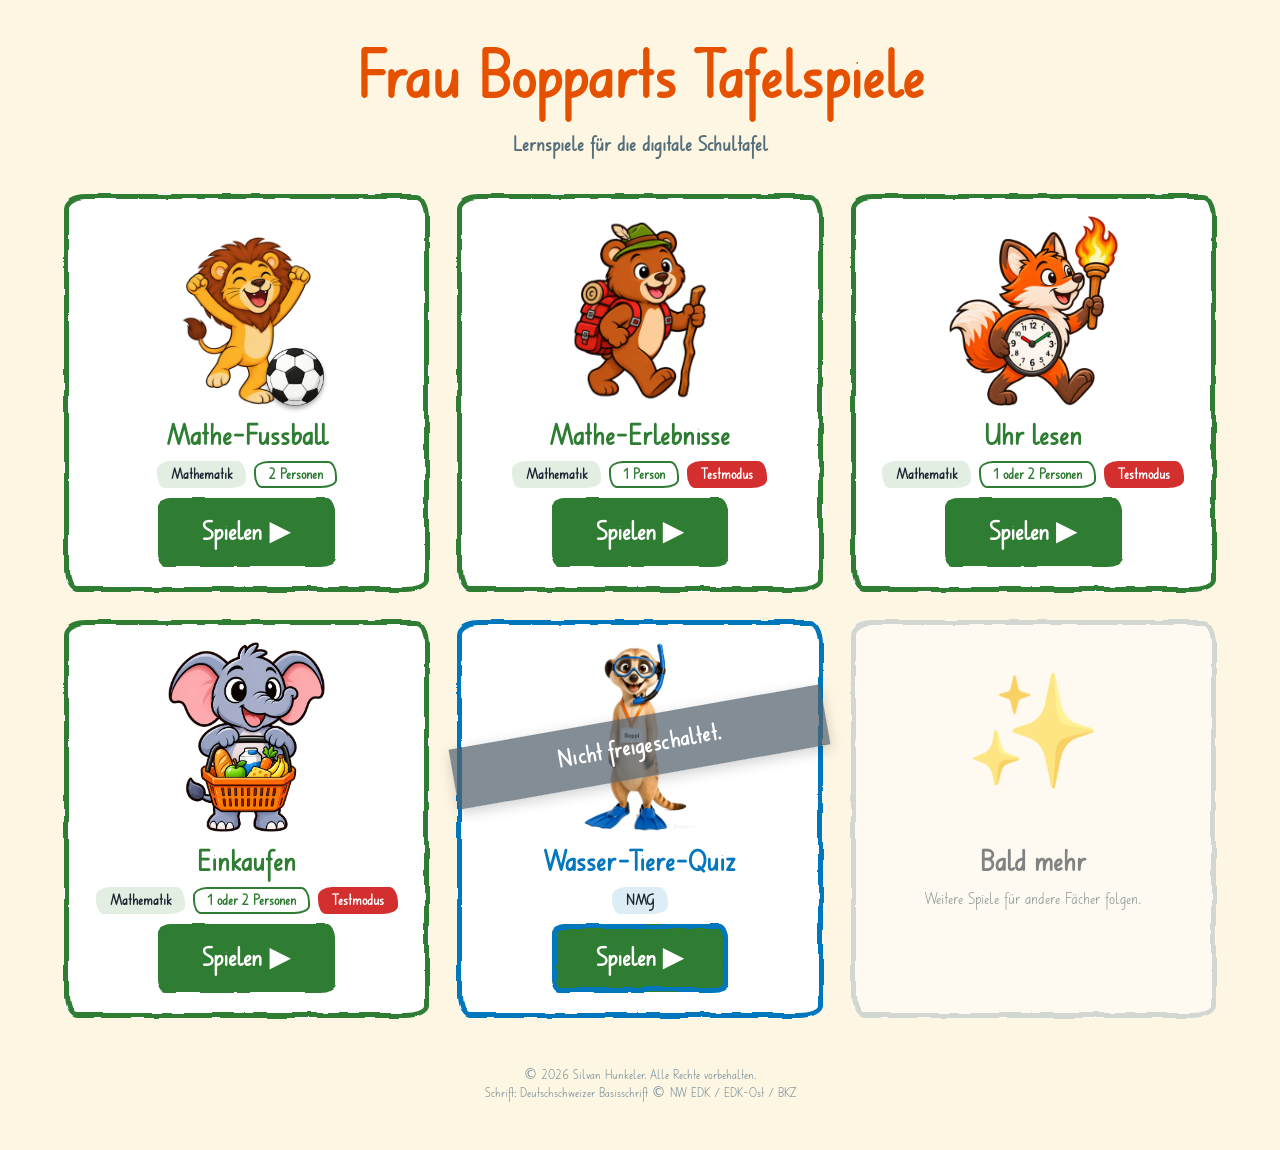
==== index.html @ 596beee9 "Wasser-Tiere-Quiz: Kachelbild strahlender Boppi mit Taucherausruestung, grauer Querbalken «Nicht fre" ====
<!doctype html>
<html lang="de">
<head>
  <meta charset="utf-8">
  <meta name="viewport" content="width=device-width, initial-scale=1">
  <title>Frau Bopparts Tafelspiele</title>
  <meta name="description" content="Lernspiele für die digitale Schultafel">
  <!-- Vorschau beim Teilen (WhatsApp, Teams, E-Mail …) -->
  <meta property="og:type" content="website">
  <meta property="og:title" content="Frau Bopparts Tafelspiele">
  <meta property="og:description" content="Lernspiele für die digitale Schultafel">
  <meta property="og:url" content="https://boppart.info/">
  <meta property="og:image" content="https://boppart.info/vorschau.jpg">
  <meta property="og:image:width" content="1200">
  <meta property="og:image:height" content="630">
  <meta name="twitter:card" content="summary_large_image">
  <link rel="icon" href="data:image/svg+xml,<svg xmlns='http://www.w3.org/2000/svg' viewBox='0 0 100 100'><text y='.9em' font-size='90'>🎲</text></svg>">
  <link rel="stylesheet" href="gemeinsam/filz.css">
  <style>
    body { background: #fdf6e3; min-height: 100%; }
    .seite { max-width: 1200px; margin: 0 auto; padding: 32px 24px 48px; }
    .kopf { text-align: center; margin-bottom: 36px; }
    .kopf h1 { margin: 0; font-size: clamp(40px, 6vw, 72px); font-weight: 900; color: #e65100; }
    .kopf p { margin: 8px 0 0; font-size: 22px; color: #546e7a; font-weight: 600; }

    .kacheln { display: grid; grid-template-columns: repeat(auto-fill, minmax(280px, 1fr)); gap: 28px; }
    .kachel {
      display: flex; flex-direction: column; align-items: center; text-align: center;
      background: #fff; padding: 22px 22px 26px; text-decoration: none; color: inherit;
      --filz-dicke: 5px; --filz-farbe: var(--farbe, var(--strich));
      transition: transform .15s;
    }
    .kachel:hover, .kachel:focus-visible { transform: rotate(-1.2deg) scale(1.03); outline: none; }
    .kachel:active { transform: scale(.98); }
    .kachel-bild { width: 190px; height: 190px; display: grid; place-items: center; position: relative; }
    .kachel-bild img { width: 100%; height: 100%; max-height: 190px; object-fit: contain; }
    /* kleines Zusatzbild vorne unten, z. B. der Ball vor dem Löwen */
    .kachel-bild img.vorne { position: absolute; width: 58px; height: 58px; right: 18px; bottom: 0; filter: drop-shadow(0 3px 2px rgba(0,0,0,.3)); }
    .kachel h2 { margin: 10px 0 4px; font-size: 32px; font-weight: 900; color: var(--farbe, #1d2733); }
    .hinweise { display: flex; flex-wrap: wrap; justify-content: center; gap: 8px; margin-bottom: 10px; }
    .fach { display: inline-block; padding: 4px 14px; border-radius: var(--wackel-klein); background: var(--farbe-hell, #eceff1); font-weight: 800; font-size: 16px; }
    .modus { background: #fff; border: 2px solid var(--farbe, #546e7a); color: var(--farbe, #546e7a); padding: 2px 12px; }
    .kachel p { margin: 0 0 18px; font-size: 18px; color: #455a64; line-height: 1.35; }
    .kachel .knopf { pointer-events: none; }
    .kachel.bald { opacity: .55; pointer-events: none; --filz-farbe: #b0bec5; }
    /* Spiel im Testmodus: normal anklickbar, mit rotem Hinweis «Testmodus» bei den Fächern */
    .test { background: #d32f2f; color: #fff; }
    .kachel.bald .kachel-bild { font-size: 110px; }
    /* Spiel noch nicht freigeschaltet: grauer, durchsichtiger Querbalken über die ganze Kachel (Spiel bleibt anklickbar) */
    .kachel { position: relative; }
    .sperre {
      position: absolute; left: -6px; right: -6px; top: 32%; z-index: 2;
      transform: translateY(-50%) rotate(-10deg);
      background: rgba(84, 98, 110, .72); color: #fff;
      padding: 14px 10px; font-size: 26px; font-weight: 900; letter-spacing: .02em;
      box-shadow: 0 4px 14px rgba(0,0,0,.18); pointer-events: none;
    }
    footer { margin-top: 48px; text-align: center; color: #78909c; font-size: 14px; }
  </style>
</head>
<body>
  <!-- Filzstift-Effekt für alle Ränder -->
  <svg width="0" height="0" style="position:absolute" aria-hidden="true">
    <filter id="filz" x="-5%" y="-5%" width="110%" height="110%">
      <feTurbulence type="fractalNoise" baseFrequency="0.035" numOctaves="2" seed="7" result="rauschen"/>
      <feDisplacementMap in="SourceGraphic" in2="rauschen" scale="5" xChannelSelector="R" yChannelSelector="G"/>
    </filter>
  </svg>

  <main class="seite">
    <header class="kopf">
      <h1>Frau Bopparts Tafelspiele</h1>
      <p>Lernspiele für die digitale Schultafel</p>
    </header>

    <nav class="kacheln" id="kacheln" aria-label="Spiele"></nav>

    <footer>© 2026 Silvan Hunkeler. Alle Rechte vorbehalten.<br>Schrift: Deutschschweizer Basisschrift © NW EDK / EDK-Ost / BKZ</footer>
  </main>

  <script>
    /* =========================================================
       Liste aller Spiele.
       Für ein neues Spiel einfach einen weiteren Eintrag ergänzen.
       modus: Hinweis-Kachel mit der Anzahl Personen, z. B. «1 Person» (leer lassen, wenn keiner)
       farbe: vorerst bei allen Grün (später eine Farbe pro Fach)
       bald: true = Spiel noch im Test: anklickbar, mit rotem Hinweis «Testmodus»
       gesperrt: true = grauer Querbalken «Nicht freigeschaltet.» über der Kachel
       ========================================================= */
    const SPIELE = [
      {
        name: 'Mathe-Fussball',
        fach: 'Mathematik',
        modus: '2 Personen',   // Hinweis-Kachel unter dem Titel (leer lassen, wenn keiner)
        text: '',
        link: 'spiele/mathe-fussball/index.html',
        bild: 'spiele/mathe-fussball/bilder/figuren/loewe-jubel.png',
        vorne: 'spiele/mathe-fussball/bilder/ball.png',   // Zusatzbild vorne unten (leer lassen, wenn keins)
        farbe: '#2e7d32'
      },
      {
        name: 'Mathe-Erlebnisse',
        fach: 'Mathematik',
        modus: '1 Person',
        text: '',
        link: 'spiele/mathe-wanderung/index.html',
        bild: 'spiele/mathe-wanderung/bilder/baer-wandern.png',
        farbe: '#2e7d32',
        bald: true
      },
      {
        name: 'Uhr lesen',
        fach: 'Mathematik',
        modus: '1 oder 2 Personen',
        text: '',
        link: 'spiele/uhr-lesen/index.html',
        bild: 'spiele/uhr-lesen/bilder/kachel-fuchs.png',
        farbe: '#2e7d32',
        bald: true
      },
      {
        name: 'Einkaufen',
        fach: 'Mathematik',
        modus: '1 oder 2 Personen',
        text: '',
        link: 'spiele/einkaufen/index.html',
        bild: 'spiele/einkaufen/bilder/elefant-korb.png',
        farbe: '#2e7d32',
        bald: true
      },
      {
        name: 'Wasser-Tiere-Quiz',
        fach: 'NMG',
        modus: '',
        text: '',
        link: 'spiele/wasser-tiere-quiz/index.html',
        bild: 'spiele/wasser-tiere-quiz/kachel-boppi.png',
        farbe: '#0277bd',
        gesperrt: true   // grauer Querbalken «Nicht freigeschaltet.»

      }
    ];

    const kacheln = document.getElementById('kacheln');
    const esc = s => String(s).replace(/[&<>"']/g, c => ({ '&': '&amp;', '<': '&lt;', '>': '&gt;', '"': '&quot;', "'": '&#39;' }[c]));
    kacheln.innerHTML = SPIELE.map(s => `
      <a class="kachel filz" href="${esc(s.link)}" style="--farbe:${s.farbe}; --farbe-hell:${s.farbe}22">
        <div class="kachel-bild"><img src="${esc(s.bild)}" alt="">${s.vorne ? `<img class="vorne" src="${esc(s.vorne)}" alt="">` : ''}</div>
        <h2>${esc(s.name)}</h2>
        <div class="hinweise">
          <span class="fach">${esc(s.fach)}</span>
          ${s.modus ? `<span class="fach modus">${esc(s.modus)}</span>` : ''}
          ${s.bald ? '<span class="fach test">Testmodus</span>' : ''}
        </div>
        ${s.text ? `<p>${esc(s.text)}</p>` : ''}
        <span class="knopf gross filz">Spielen ▶</span>
        ${s.gesperrt ? '<div class="sperre">Nicht freigeschaltet.</div>' : ''}
      </a>`).join('') + `
      <div class="kachel bald filz" aria-hidden="true">
        <div class="kachel-bild">✨</div>
        <h2>Bald mehr</h2>
        <p>Weitere Spiele für andere Fächer folgen.</p>
      </div>`;
  </script>
  <script data-goatcounter="https://sile.goatcounter.com/count" async src="https://gc.zgo.at/count.js"></script>
</body>
</html>
---- gemeinsam/filz.css ----
/* =========================================================
   Frau Bopparts Tafelspiele – gemeinsamer Grundstil (Filzstift-Look)
   Wird von der Startseite und von allen Spielen geladen.
   Jede Seite braucht zusätzlich den SVG-Filter mit id="filz"
   (siehe index.html), damit die Ränder wackeln.
   ========================================================= */
/* Deutschschweizer Basisschrift © NW EDK / EDK-Ost / BKZ
   Verwendung mit Erlaubnis der Rechteinhaber. Die Schrift darf nicht verändert
   und nicht ausserhalb dieser Spiele weitergegeben werden.
   1. zuerst die auf dem Computer installierte Schrift (local),
   2. sonst die Datei in gemeinsam/schriften/ */
@font-face {
  font-family: "Basisschrift";
  src: local("DCH-Basisschrift"), local("DCHBasisschrift"), local("Deutschschweizer Basisschrift"),
       url("schriften/DCH-Basisschrift.otf") format("opentype");
  font-display: swap;
}

:root {
  --schrift: "Basisschrift", "Segoe UI Rounded", "Segoe UI", system-ui, -apple-system, Roboto, Arial, sans-serif;
  --strich: #263238;           /* Filzstift-Farbe */
  --wackel: 22px 14px 24px 12px / 14px 24px 12px 22px;
  --wackel-klein: 14px 9px 16px 8px / 9px 15px 8px 14px;
  --gruen: #2e7d32;
  --gruen-hell: #c8e6c9;
  --rot: #c62828;
  --rot-hell: #ffcdd2;
  --blau: #1565c0;
}
* { box-sizing: border-box; }
html, body { margin: 0; height: 100%; }
body {
  font-family: var(--schrift);
  color: #1d2733;
  -webkit-tap-highlight-color: transparent;
  user-select: none;
}
input, select, textarea { font-family: inherit; }
button { font: inherit; cursor: pointer; touch-action: manipulation; color: inherit; }
.versteckt { display: none !important; }

/* Filzstift-Rand: eigene Ebene mit Wackel-Filter, der Inhalt bleibt scharf */
.filz { position: relative; border-radius: var(--wackel); }
.filz::after {
  content: ""; position: absolute; inset: 0; pointer-events: none;
  border: var(--filz-dicke, 3px) solid var(--filz-farbe, var(--strich));
  border-radius: inherit;
  filter: url(#filz);
}

/* ---------- Knöpfe ---------- */
.knopf {
  border: 0; border-radius: var(--wackel-klein); padding: 12px 24px;
  font-size: 20px; font-weight: 800;
  background: var(--blau); color: #fff;
}
.knopf:active { transform: translateY(2px) rotate(-0.5deg); }
.knopf.hell { background: #fff; color: #1d2733; }
.knopf.gross { font-size: 28px; padding: 16px 44px; background: var(--gruen); }

/* Spielfläche: Der Browser soll Berührungen nie selbst als Geste (Zoomen, Wischen, Markieren) abfangen,
   sonst kommen auf manchen Wandtafeln die Berührungen nicht mehr beim Spiel an. */
#spiel { touch-action: none; -webkit-user-select: none; user-select: none; -webkit-touch-callout: none; }
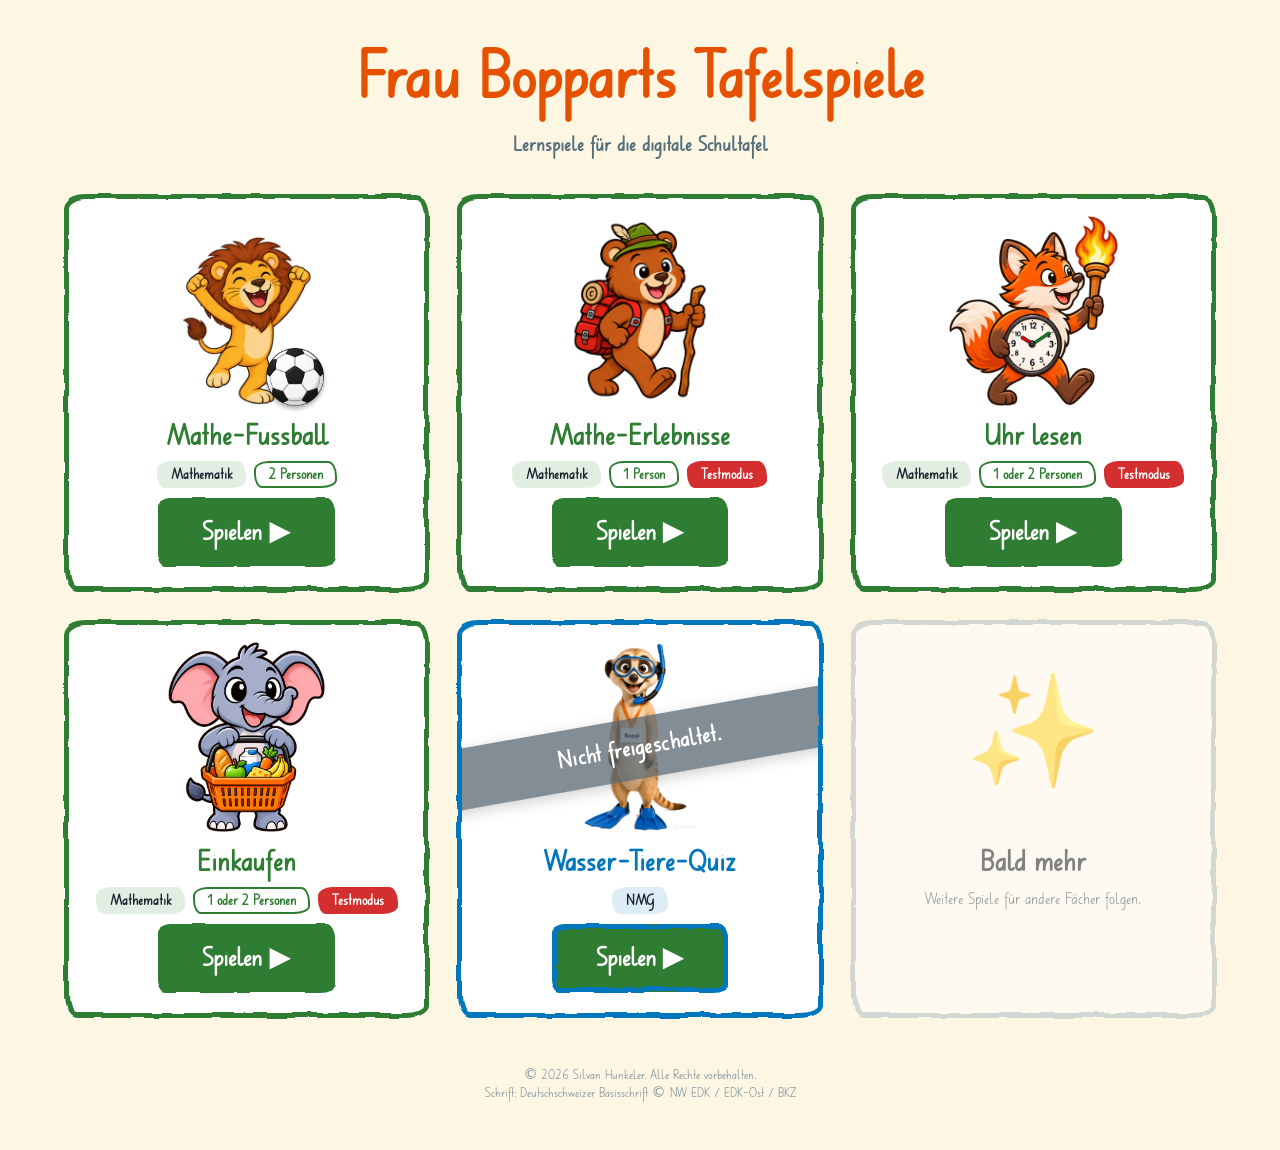
==== commit f5db360b: "Wasser-Tiere-Quiz: Balken «Nicht freigeschaltet.» endet genau am Kachelrand und überdeckt ihn nicht " ====
--- a/index.html
+++ b/index.html
@@ -48,8 +48,11 @@
     .kachel.bald .kachel-bild { font-size: 110px; }
     /* Spiel noch nicht freigeschaltet: grauer, durchsichtiger Querbalken über die ganze Kachel (Spiel bleibt anklickbar) */
     .kachel { position: relative; }
+    /* Der Balken wird knapp innerhalb der Kachel abgeschnitten; der Filzstift-Rand (::after) liegt darüber.
+       So berührt der Balken den Rand überall, überdeckt ihn aber nicht. */
+    .sperre-rahmen { position: absolute; inset: 3px; border-radius: inherit; overflow: hidden; pointer-events: none; }
     .sperre {
-      position: absolute; left: -6px; right: -6px; top: 32%; z-index: 2;
+      position: absolute; left: -20%; right: -20%; top: 32%; text-align: center;
       transform: translateY(-50%) rotate(-10deg);
       background: rgba(84, 98, 110, .72); color: #fff;
       padding: 14px 10px; font-size: 26px; font-weight: 900; letter-spacing: .02em;
@@ -154,7 +157,7 @@
         </div>
         ${s.text ? `<p>${esc(s.text)}</p>` : ''}
         <span class="knopf gross filz">Spielen ▶</span>
-        ${s.gesperrt ? '<div class="sperre">Nicht freigeschaltet.</div>' : ''}
+        ${s.gesperrt ? '<div class="sperre-rahmen"><div class="sperre">Nicht freigeschaltet.</div></div>' : ''}
       </a>`).join('') + `
       <div class="kachel bald filz" aria-hidden="true">
         <div class="kachel-bild">✨</div>
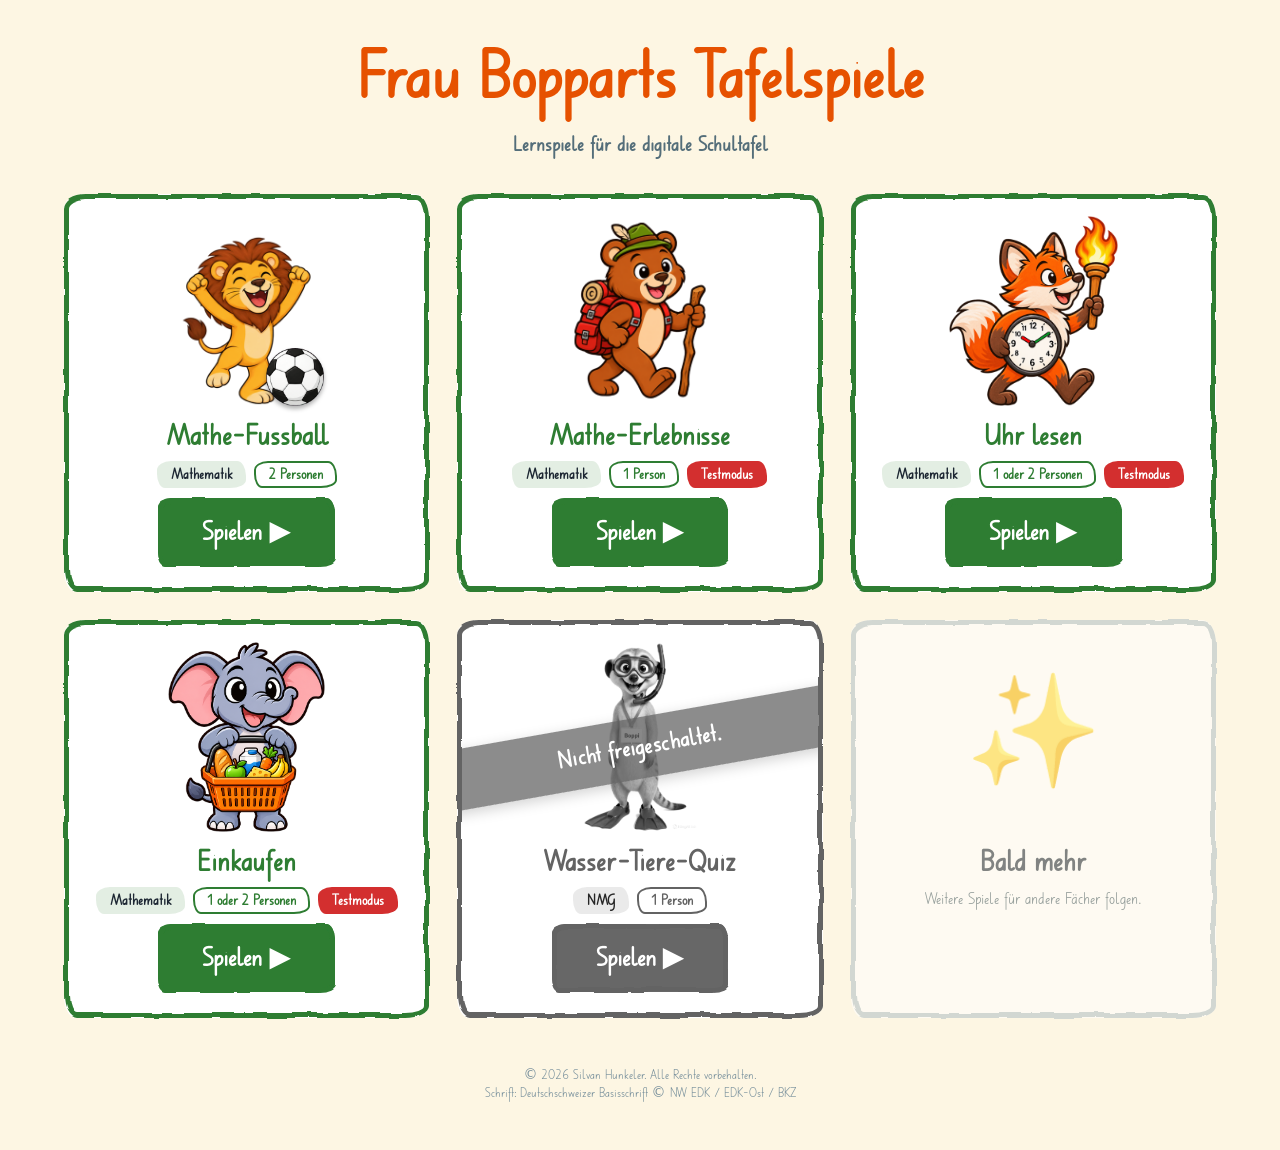
==== commit 66a0e82b: "Startseite: Wasser-Tiere-Quiz ganz grau (auch das Tier und der Rand), weiterhin anklickbar, mit Hinw" ====
--- a/index.html
+++ b/index.html
@@ -50,6 +50,8 @@
     .kachel { position: relative; }
     /* Der Balken wird knapp innerhalb der Kachel abgeschnitten; der Filzstift-Rand (::after) liegt darüber.
        So berührt der Balken den Rand überall, überdeckt ihn aber nicht. */
+    /* Nicht freigeschaltetes Spiel: ganze Kachel grau (auch das Bild und der Rand), bleibt anklickbar */
+    .kachel.gesperrt { filter: grayscale(1); }
     .sperre-rahmen { position: absolute; inset: 3px; border-radius: inherit; overflow: hidden; pointer-events: none; }
     .sperre {
       position: absolute; left: -20%; right: -20%; top: 32%; text-align: center;
@@ -88,7 +90,7 @@
        modus: Hinweis-Kachel mit der Anzahl Personen, z. B. «1 Person» (leer lassen, wenn keiner)
        farbe: vorerst bei allen Grün (später eine Farbe pro Fach)
        bald: true = Spiel noch im Test: anklickbar, mit rotem Hinweis «Testmodus»
-       gesperrt: true = grauer Querbalken «Nicht freigeschaltet.» über der Kachel
+       gesperrt: true = ganze Kachel grau mit Querbalken «Nicht freigeschaltet.» (bleibt anklickbar)
        ========================================================= */
     const SPIELE = [
       {
@@ -134,7 +136,7 @@
       {
         name: 'Wasser-Tiere-Quiz',
         fach: 'NMG',
-        modus: '',
+        modus: '1 Person',
         text: '',
         link: 'spiele/wasser-tiere-quiz/index.html',
         bild: 'spiele/wasser-tiere-quiz/kachel-boppi.png',
@@ -147,7 +149,7 @@
     const kacheln = document.getElementById('kacheln');
     const esc = s => String(s).replace(/[&<>"']/g, c => ({ '&': '&amp;', '<': '&lt;', '>': '&gt;', '"': '&quot;', "'": '&#39;' }[c]));
     kacheln.innerHTML = SPIELE.map(s => `
-      <a class="kachel filz" href="${esc(s.link)}" style="--farbe:${s.farbe}; --farbe-hell:${s.farbe}22">
+      <a class="kachel filz${s.gesperrt ? ' gesperrt' : ''}" href="${esc(s.link)}" style="--farbe:${s.farbe}; --farbe-hell:${s.farbe}22">
         <div class="kachel-bild"><img src="${esc(s.bild)}" alt="">${s.vorne ? `<img class="vorne" src="${esc(s.vorne)}" alt="">` : ''}</div>
         <h2>${esc(s.name)}</h2>
         <div class="hinweise">
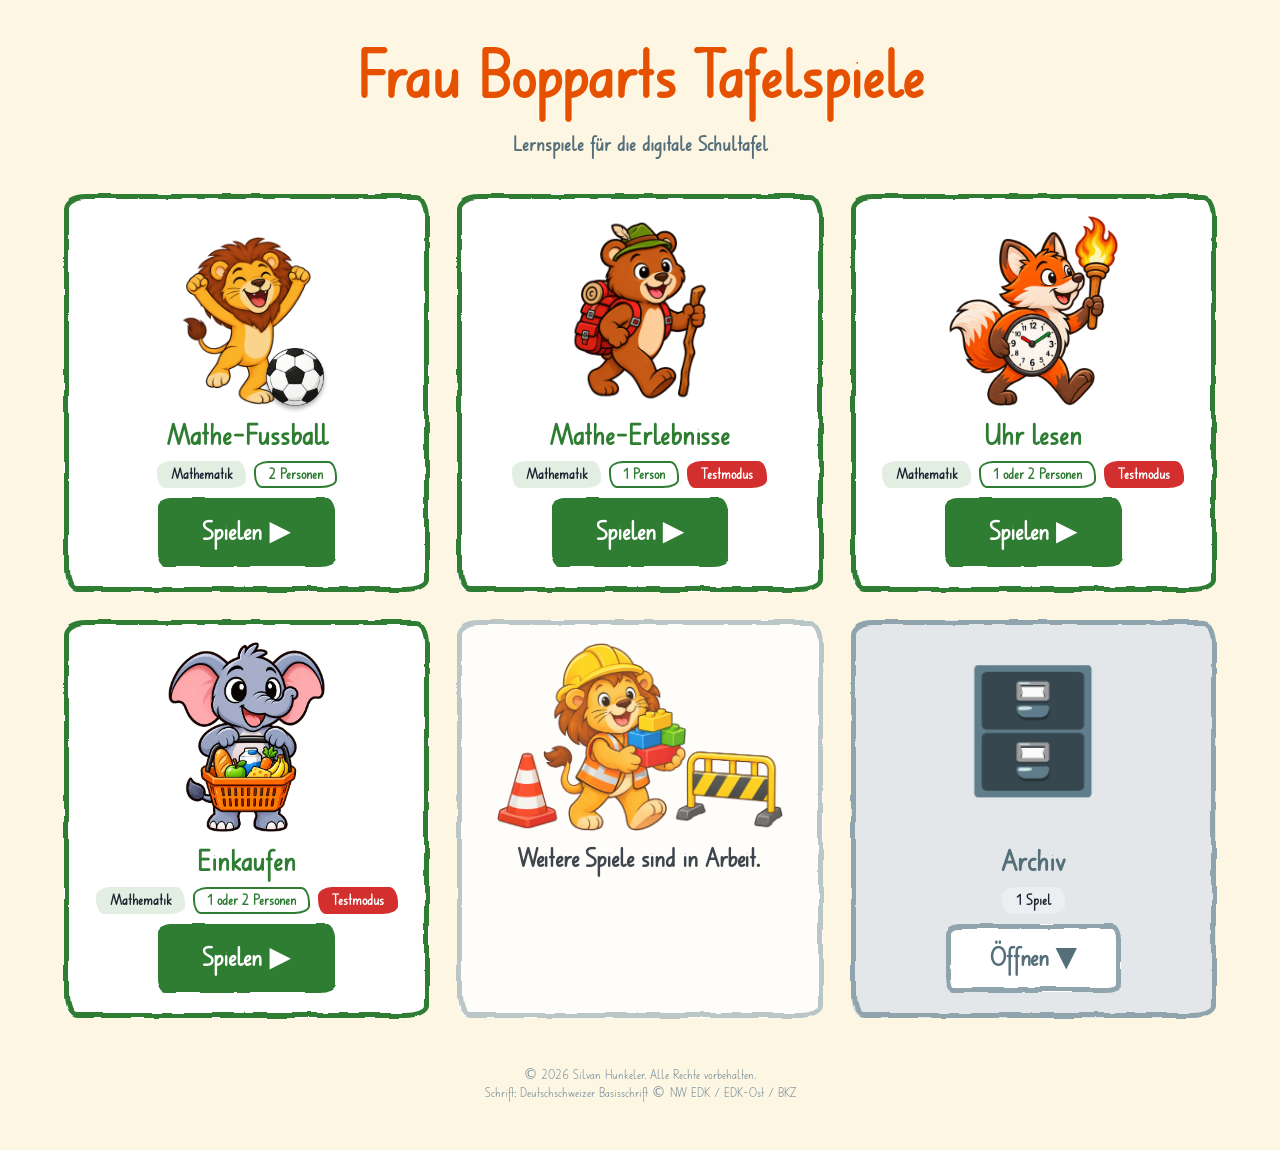
==== commit 0f5d3b98: "Startseite: Wasser-Tiere-Quiz in grauen Archiv-Ordner (normal dargestellt), Kachel «Weitere Spiele s" ====
--- a/index.html
+++ b/index.html
@@ -46,20 +46,16 @@
     /* Spiel im Testmodus: normal anklickbar, mit rotem Hinweis «Testmodus» bei den Fächern */
     .test { background: #d32f2f; color: #fff; }
     .kachel.bald .kachel-bild { font-size: 110px; }
-    /* Spiel noch nicht freigeschaltet: grauer, durchsichtiger Querbalken über die ganze Kachel (Spiel bleibt anklickbar) */
-    .kachel { position: relative; }
-    /* Der Balken wird knapp innerhalb der Kachel abgeschnitten; der Filzstift-Rand (::after) liegt darüber.
-       So berührt der Balken den Rand überall, überdeckt ihn aber nicht. */
-    /* Nicht freigeschaltetes Spiel: ganze Kachel grau (auch das Bild und der Rand), bleibt anklickbar */
-    .kachel.gesperrt { filter: grayscale(1); }
-    .sperre-rahmen { position: absolute; inset: 3px; border-radius: inherit; overflow: hidden; pointer-events: none; }
-    .sperre {
-      position: absolute; left: -20%; right: -20%; top: 32%; text-align: center;
-      transform: translateY(-50%) rotate(-10deg);
-      background: rgba(84, 98, 110, .72); color: #fff;
-      padding: 14px 10px; font-size: 26px; font-weight: 900; letter-spacing: .02em;
-      box-shadow: 0 4px 14px rgba(0,0,0,.18); pointer-events: none;
-    }
+    /* Archiv-Ordner: grau hinterlegt, öffnet sich beim Antippen und zeigt die archivierten Spiele */
+    .kachel.ordner { background: #e3e7ea; --filz-farbe: #90a4ae; cursor: pointer; font: inherit; border: 0; }
+    .kachel.ordner h2 { color: #546e7a; }
+    .kachel.ordner .knopf { background: #fff; color: #546e7a; }
+    .archiv { margin-top: 28px; padding: 26px; background: #e3e7ea; border-radius: var(--wackel-klein, 18px); }
+    .archiv[hidden] { display: none; }
+    .archiv h3 { margin: 0 0 18px; font-size: 26px; font-weight: 900; color: #546e7a; text-align: center; }
+    .kachel.arbeit { opacity: .85; }
+    .kachel.arbeit h2 { font-size: 28px; }
+    .kachel.arbeit .kachel-bild { width: 100%; }
     footer { margin-top: 48px; text-align: center; color: #78909c; font-size: 14px; }
   </style>
 </head>
@@ -90,7 +86,7 @@
        modus: Hinweis-Kachel mit der Anzahl Personen, z. B. «1 Person» (leer lassen, wenn keiner)
        farbe: vorerst bei allen Grün (später eine Farbe pro Fach)
        bald: true = Spiel noch im Test: anklickbar, mit rotem Hinweis «Testmodus»
-       gesperrt: true = ganze Kachel grau mit Querbalken «Nicht freigeschaltet.» (bleibt anklickbar)
+       archiv: true = Spiel liegt im grauen Archiv-Ordner (sichtbar erst nach Antippen des Ordners)
        ========================================================= */
     const SPIELE = [
       {
@@ -141,15 +137,14 @@
         link: 'spiele/wasser-tiere-quiz/index.html',
         bild: 'spiele/wasser-tiere-quiz/kachel-boppi.png',
         farbe: '#0277bd',
-        gesperrt: true   // grauer Querbalken «Nicht freigeschaltet.»
-
+        archiv: true   // liegt im Archiv-Ordner
       }
     ];
 
     const kacheln = document.getElementById('kacheln');
     const esc = s => String(s).replace(/[&<>"']/g, c => ({ '&': '&amp;', '<': '&lt;', '>': '&gt;', '"': '&quot;', "'": '&#39;' }[c]));
-    kacheln.innerHTML = SPIELE.map(s => `
-      <a class="kachel filz${s.gesperrt ? ' gesperrt' : ''}" href="${esc(s.link)}" style="--farbe:${s.farbe}; --farbe-hell:${s.farbe}22">
+    const kachel = s => `
+      <a class="kachel filz" href="${esc(s.link)}" style="--farbe:${s.farbe}; --farbe-hell:${s.farbe}22">
         <div class="kachel-bild"><img src="${esc(s.bild)}" alt="">${s.vorne ? `<img class="vorne" src="${esc(s.vorne)}" alt="">` : ''}</div>
         <h2>${esc(s.name)}</h2>
         <div class="hinweise">
@@ -159,13 +154,32 @@
         </div>
         ${s.text ? `<p>${esc(s.text)}</p>` : ''}
         <span class="knopf gross filz">Spielen ▶</span>
-        ${s.gesperrt ? '<div class="sperre-rahmen"><div class="sperre">Nicht freigeschaltet.</div></div>' : ''}
-      </a>`).join('') + `
-      <div class="kachel bald filz" aria-hidden="true">
-        <div class="kachel-bild">✨</div>
-        <h2>Bald mehr</h2>
-        <p>Weitere Spiele für andere Fächer folgen.</p>
-      </div>`;
+      </a>`;
+    const archiviert = SPIELE.filter(s => s.archiv);
+    kacheln.innerHTML = SPIELE.filter(s => !s.archiv).map(kachel).join('') + `
+      <div class="kachel bald arbeit filz" aria-hidden="true">
+        <div class="kachel-bild"><img src="bilder/baustelle.png" alt=""></div>
+        <h2>Weitere Spiele sind in Arbeit.</h2>
+      </div>` + (archiviert.length ? `
+      <button type="button" class="kachel ordner filz" id="ordner" aria-expanded="false" aria-controls="archiv">
+        <div class="kachel-bild" style="font-size:120px">🗄️</div>
+        <h2>Archiv</h2>
+        <div class="hinweise"><span class="fach">${archiviert.length} ${archiviert.length === 1 ? 'Spiel' : 'Spiele'}</span></div>
+        <span class="knopf gross filz" id="ordner-knopf">Öffnen ▼</span>
+      </button>` : '');
+    if (archiviert.length) {
+      const archiv = document.createElement('section');
+      archiv.className = 'archiv'; archiv.id = 'archiv'; archiv.hidden = true;
+      archiv.innerHTML = '<h3>🗄️ Archiv</h3><nav class="kacheln" aria-label="Archivierte Spiele">' + archiviert.map(kachel).join('') + '</nav>';
+      kacheln.after(archiv);
+      const ordner = document.getElementById('ordner');
+      ordner.addEventListener('click', () => {
+        archiv.hidden = !archiv.hidden;
+        ordner.setAttribute('aria-expanded', String(!archiv.hidden));
+        document.getElementById('ordner-knopf').textContent = archiv.hidden ? 'Öffnen ▼' : 'Schliessen ▲';
+        if (!archiv.hidden) archiv.scrollIntoView({ behavior: 'smooth', block: 'start' });
+      });
+    }
   </script>
   <script data-goatcounter="https://sile.goatcounter.com/count" async src="https://gc.zgo.at/count.js"></script>
 </body>
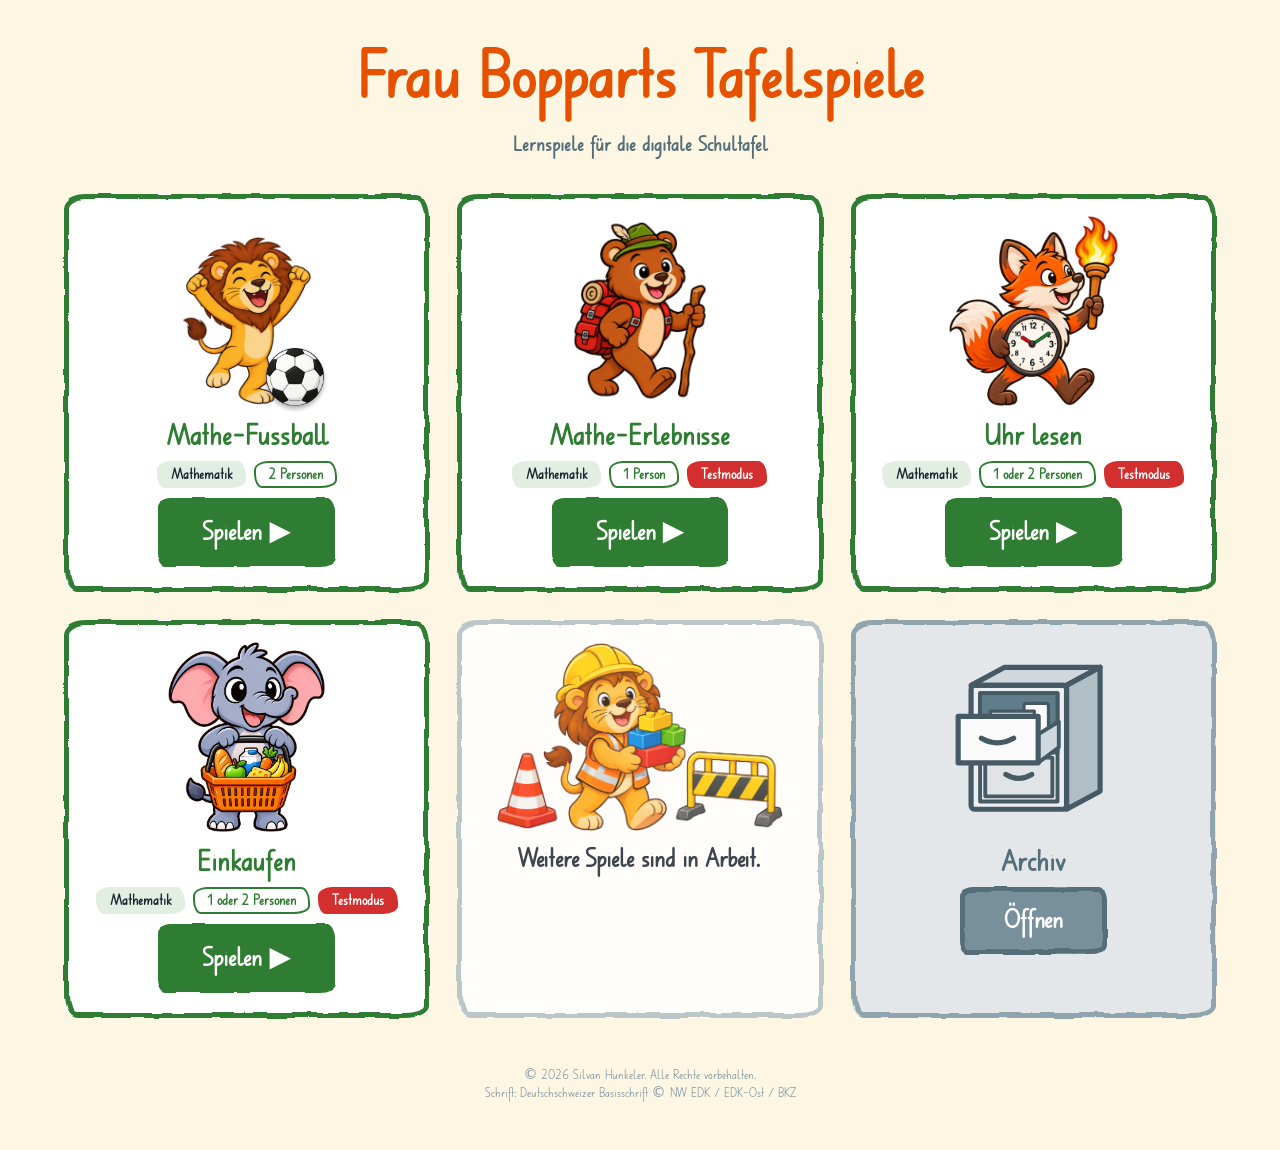
==== commit f3a5cc3a: "Startseite: Archiv-Kachel mit gezeichnetem Aktenschrank in Grautönen, ohne Anzahl Spiele und ohne Pf" ====
--- a/index.html
+++ b/index.html
@@ -49,7 +49,7 @@
     /* Archiv-Ordner: grau hinterlegt, öffnet sich beim Antippen und zeigt die archivierten Spiele */
     .kachel.ordner { background: #e3e7ea; --filz-farbe: #90a4ae; cursor: pointer; font: inherit; border: 0; }
     .kachel.ordner h2 { color: #546e7a; }
-    .kachel.ordner .knopf { background: #fff; color: #546e7a; }
+    .kachel.ordner .knopf { background: #78909c; color: #fff; --filz-farbe: #546e7a; }
     .archiv { margin-top: 28px; padding: 26px; background: #e3e7ea; border-radius: var(--wackel-klein, 18px); }
     .archiv[hidden] { display: none; }
     .archiv h3 { margin: 0 0 18px; font-size: 26px; font-weight: 900; color: #546e7a; text-align: center; }
@@ -162,21 +162,20 @@
         <h2>Weitere Spiele sind in Arbeit.</h2>
       </div>` + (archiviert.length ? `
       <button type="button" class="kachel ordner filz" id="ordner" aria-expanded="false" aria-controls="archiv">
-        <div class="kachel-bild" style="font-size:120px">🗄️</div>
+        <div class="kachel-bild"><img src="bilder/archiv.svg" alt="" style="width:160px"></div>
         <h2>Archiv</h2>
-        <div class="hinweise"><span class="fach">${archiviert.length} ${archiviert.length === 1 ? 'Spiel' : 'Spiele'}</span></div>
-        <span class="knopf gross filz" id="ordner-knopf">Öffnen ▼</span>
+        <span class="knopf gross filz" id="ordner-knopf">Öffnen</span>
       </button>` : '');
     if (archiviert.length) {
       const archiv = document.createElement('section');
       archiv.className = 'archiv'; archiv.id = 'archiv'; archiv.hidden = true;
-      archiv.innerHTML = '<h3>🗄️ Archiv</h3><nav class="kacheln" aria-label="Archivierte Spiele">' + archiviert.map(kachel).join('') + '</nav>';
+      archiv.innerHTML = '<h3>Archiv</h3><nav class="kacheln" aria-label="Archivierte Spiele">' + archiviert.map(kachel).join('') + '</nav>';
       kacheln.after(archiv);
       const ordner = document.getElementById('ordner');
       ordner.addEventListener('click', () => {
         archiv.hidden = !archiv.hidden;
         ordner.setAttribute('aria-expanded', String(!archiv.hidden));
-        document.getElementById('ordner-knopf').textContent = archiv.hidden ? 'Öffnen ▼' : 'Schliessen ▲';
+        document.getElementById('ordner-knopf').textContent = archiv.hidden ? 'Öffnen' : 'Schliessen';
         if (!archiv.hidden) archiv.scrollIntoView({ behavior: 'smooth', block: 'start' });
       });
     }
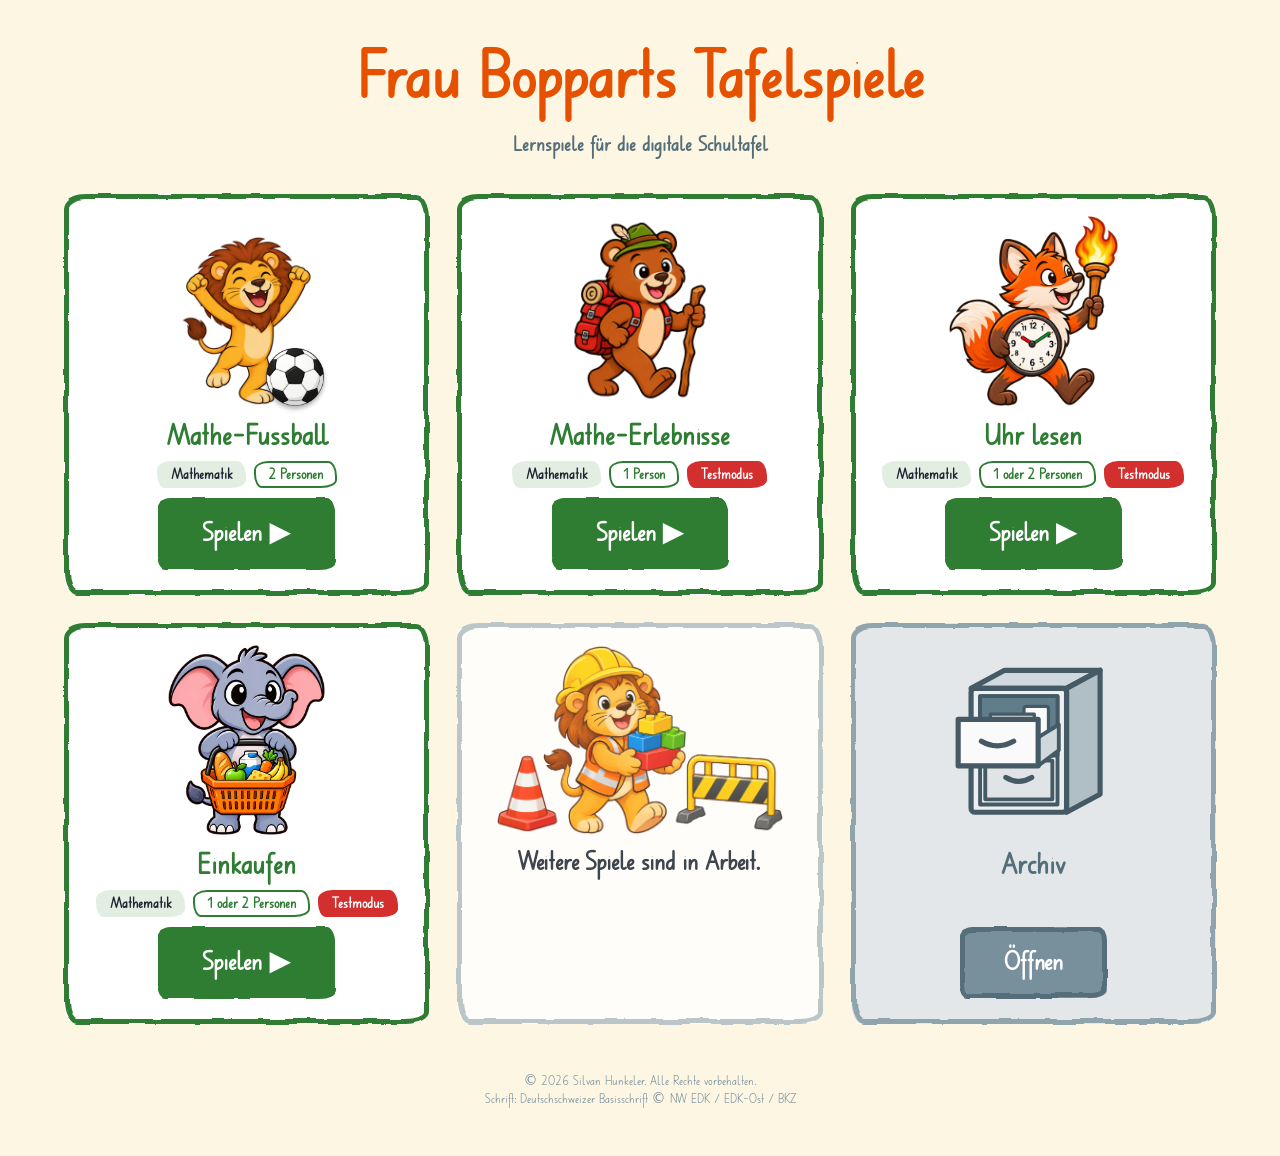
==== commit cf876c51: "Startseite: alle Spielen-/Öffnen-Knöpfe einer Reihe auf derselben Höhe Co-Authored-By: Claude Opus 5" ====
--- a/index.html
+++ b/index.html
@@ -41,7 +41,7 @@
     .fach { display: inline-block; padding: 4px 14px; border-radius: var(--wackel-klein); background: var(--farbe-hell, #eceff1); font-weight: 800; font-size: 16px; }
     .modus { background: #fff; border: 2px solid var(--farbe, #546e7a); color: var(--farbe, #546e7a); padding: 2px 12px; }
     .kachel p { margin: 0 0 18px; font-size: 18px; color: #455a64; line-height: 1.35; }
-    .kachel .knopf { pointer-events: none; }
+    .kachel .knopf { pointer-events: none; margin-top: auto; line-height: 1.4; }  /* Knopf immer unten: alle Knöpfe einer Reihe auf derselben Höhe */
     .kachel.bald { opacity: .55; pointer-events: none; --filz-farbe: #b0bec5; }
     /* Spiel im Testmodus: normal anklickbar, mit rotem Hinweis «Testmodus» bei den Fächern */
     .test { background: #d32f2f; color: #fff; }
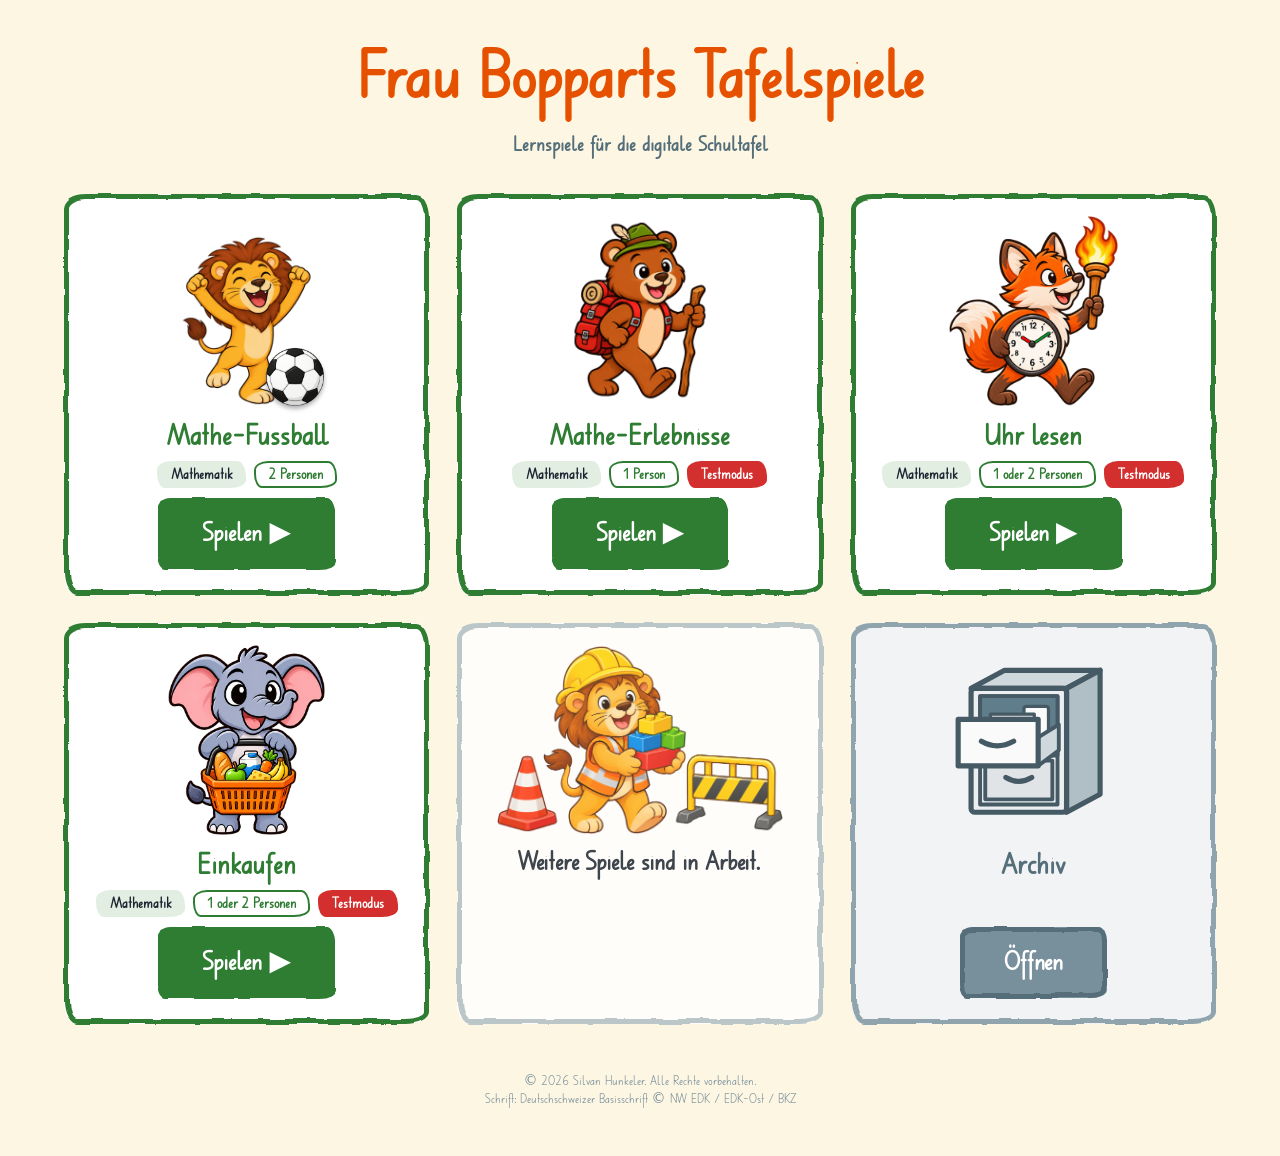
==== commit ff29bfda: "Startseite: Archiv in hellerem Grau Co-Authored-By: Claude Opus 5.5 <noreply@anthropic.com>" ====
--- a/index.html
+++ b/index.html
@@ -47,10 +47,10 @@
     .test { background: #d32f2f; color: #fff; }
     .kachel.bald .kachel-bild { font-size: 110px; }
     /* Archiv-Ordner: grau hinterlegt, öffnet sich beim Antippen und zeigt die archivierten Spiele */
-    .kachel.ordner { background: #e3e7ea; --filz-farbe: #90a4ae; cursor: pointer; font: inherit; border: 0; }
+    .kachel.ordner { background: #f1f3f5; --filz-farbe: #90a4ae; cursor: pointer; font: inherit; border: 0; }
     .kachel.ordner h2 { color: #546e7a; }
     .kachel.ordner .knopf { background: #78909c; color: #fff; --filz-farbe: #546e7a; }
-    .archiv { margin-top: 28px; padding: 26px; background: #e3e7ea; border-radius: var(--wackel-klein, 18px); }
+    .archiv { margin-top: 28px; padding: 26px; background: #f1f3f5; border-radius: var(--wackel-klein, 18px); }
     .archiv[hidden] { display: none; }
     .archiv h3 { margin: 0 0 18px; font-size: 26px; font-weight: 900; color: #546e7a; text-align: center; }
     .kachel.arbeit { opacity: .85; }
